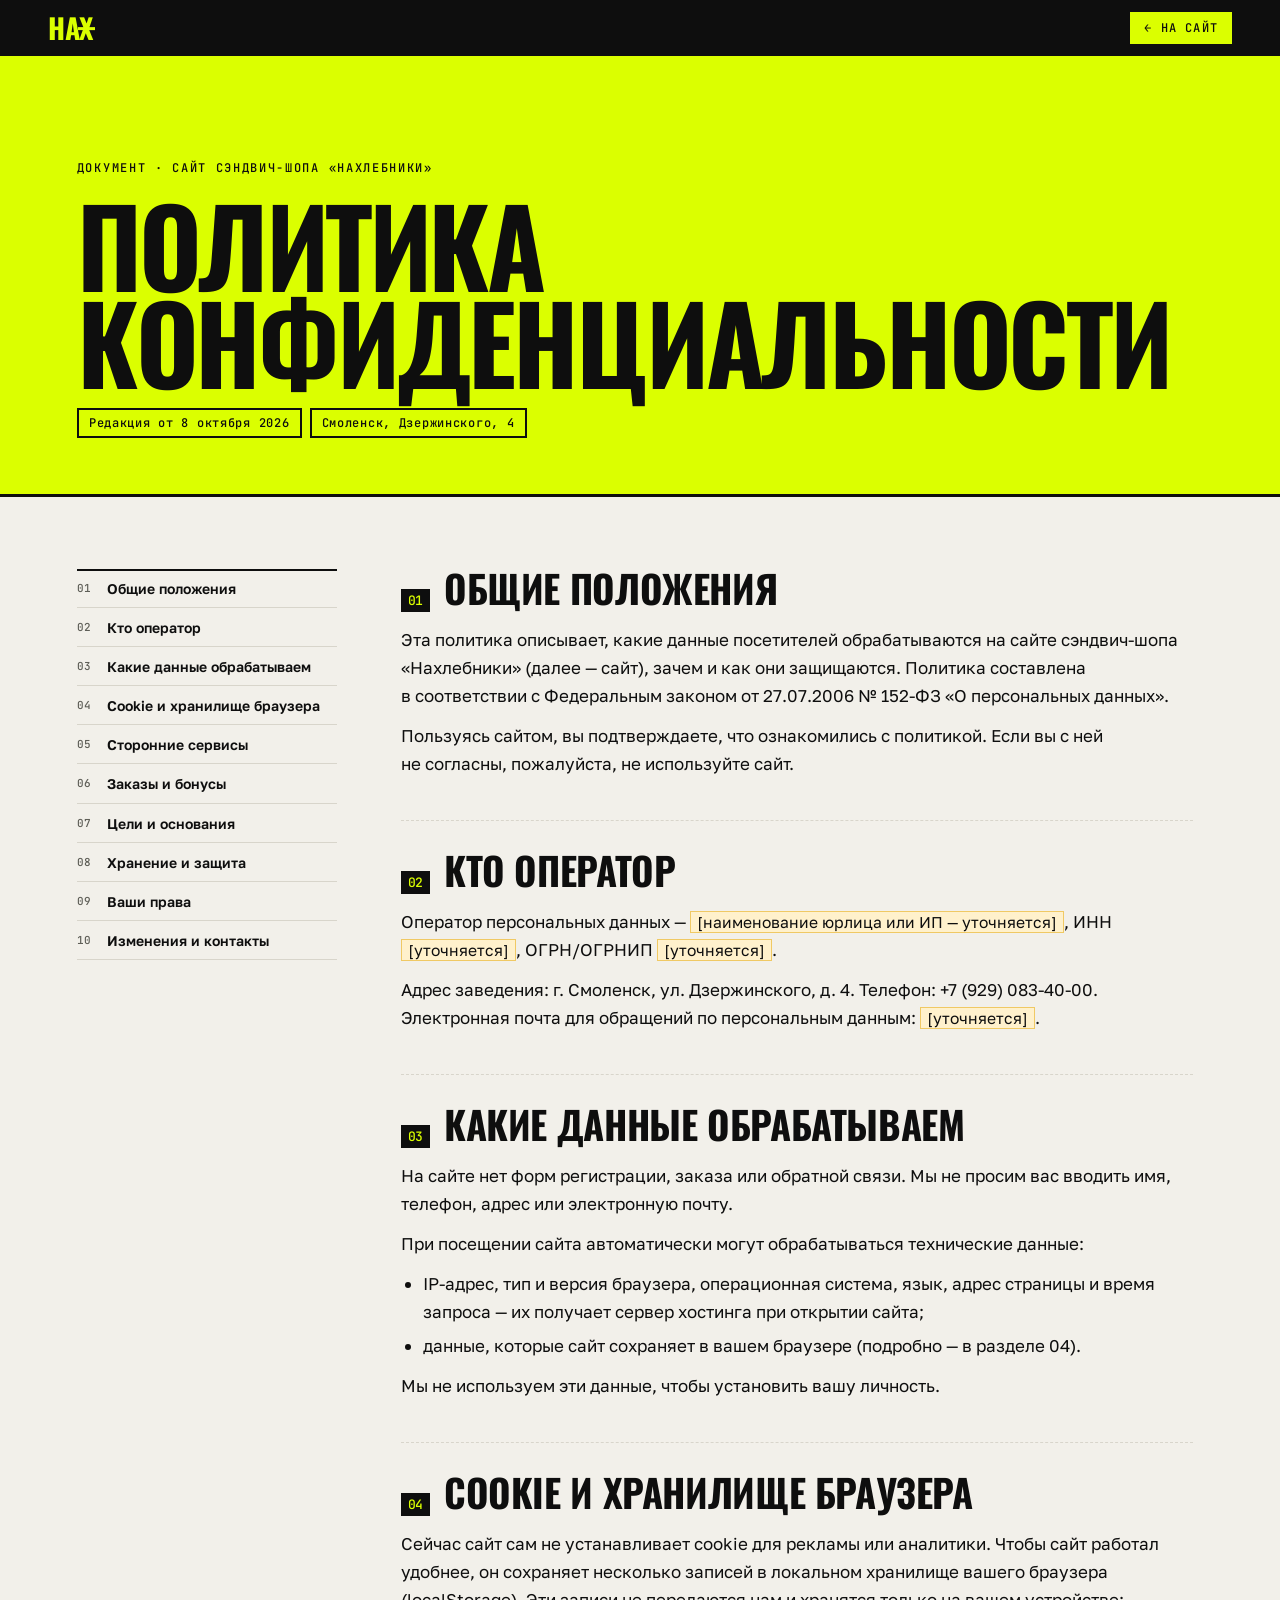
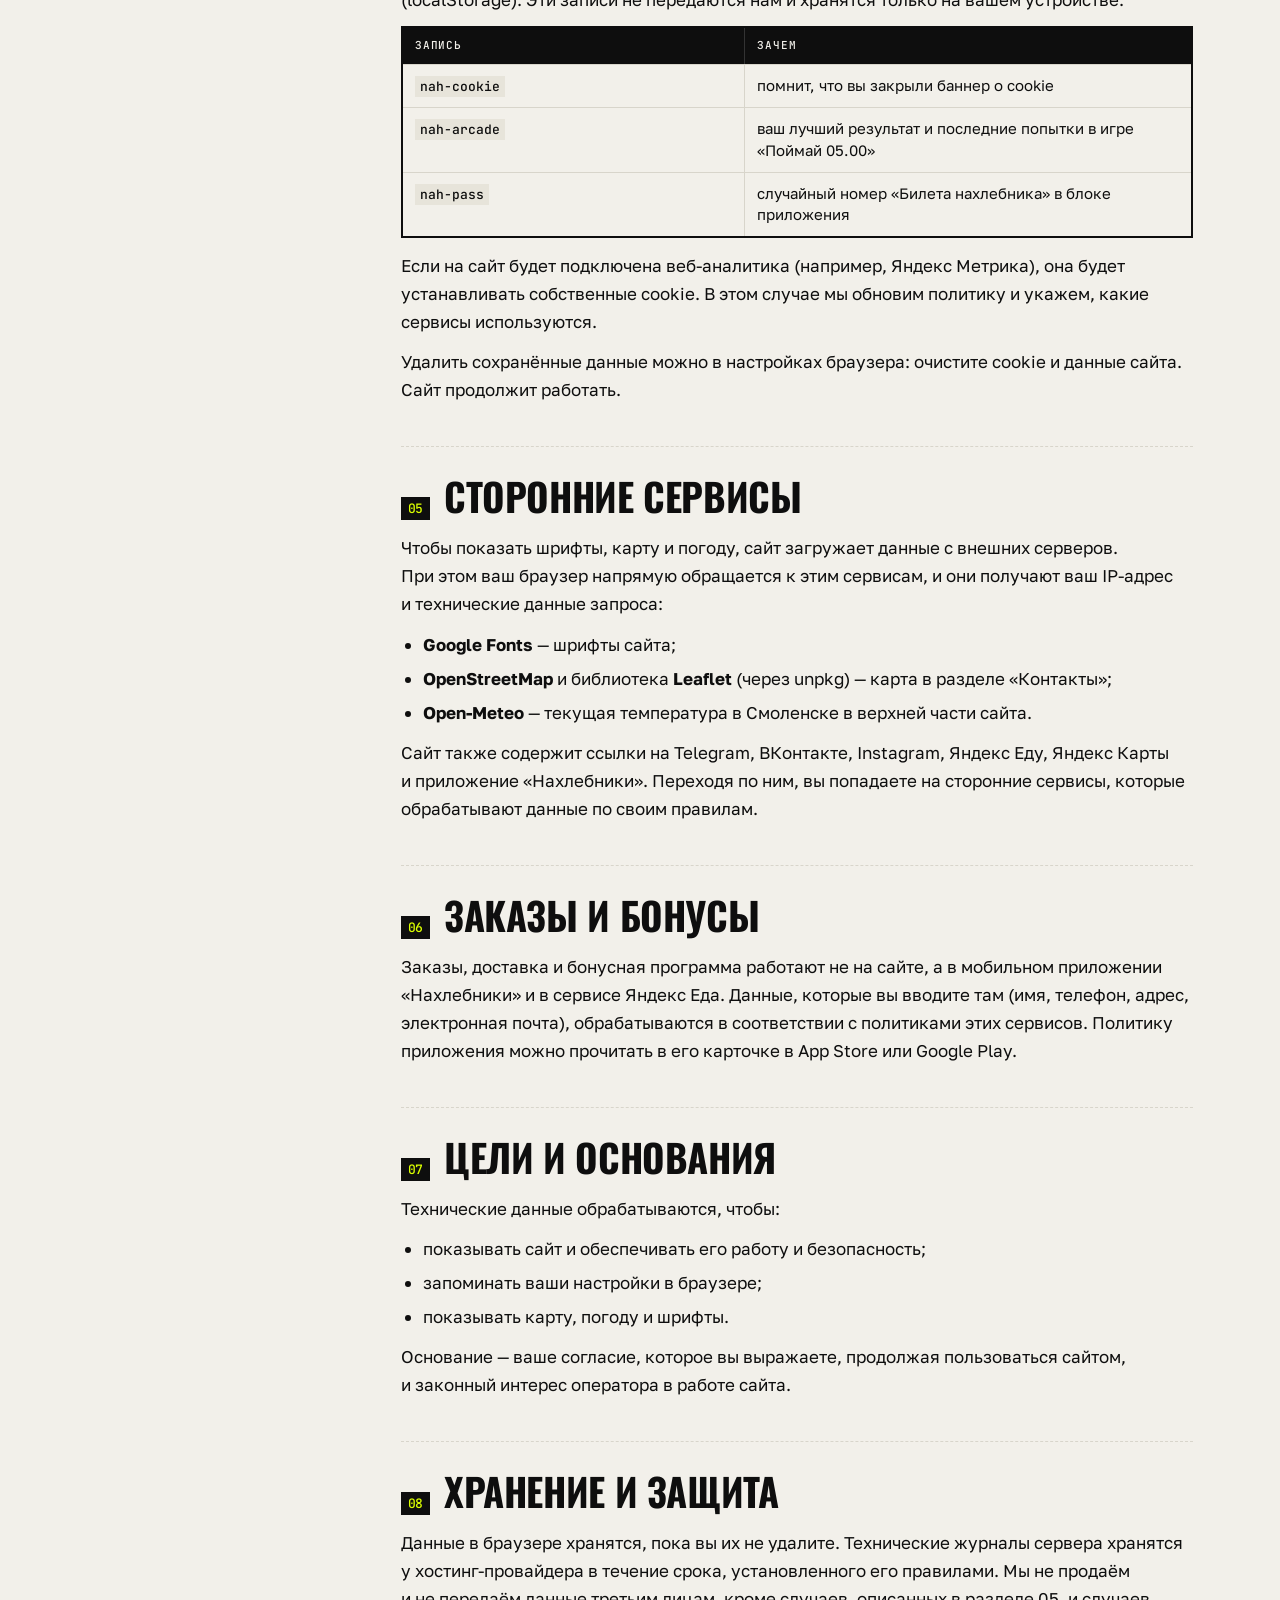
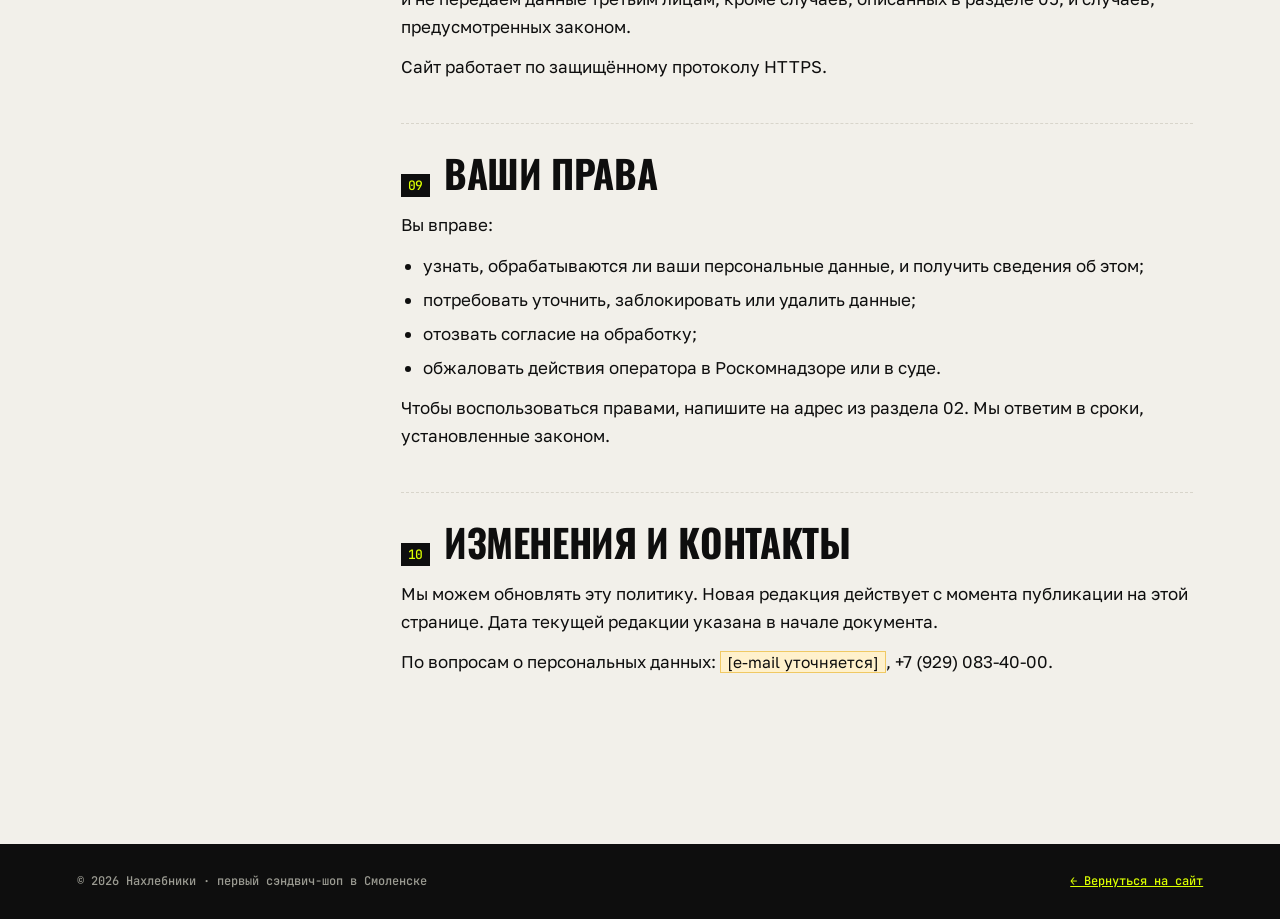
==== privacy.html @ a349f065 "Страница политики конфиденциальности и ссылки на неё из подвала и баннера cookie Co-Authored-By: Cla" ====
<!doctype html>
<html lang="ru">
<head>
<meta charset="utf-8">
<meta name="robots" content="noindex, nofollow">
<meta name="viewport" content="width=device-width, initial-scale=1">
<title>Политика конфиденциальности — Нахлебники</title>
<meta name="description" content="Политика конфиденциальности сайта сэндвич-шопа «Нахлебники», Смоленск.">
<meta property="og:type" content="website">
<meta property="og:title" content="Политика конфиденциальности — Нахлебники">
<meta property="og:image" content="https://kozhemyako.pro/nahlebniki/og.jpg">
<meta name="theme-color" content="#0E0E0E">
<link rel="icon" href="data:image/svg+xml,%3Csvg xmlns='http://www.w3.org/2000/svg' viewBox='0 0 64 64'%3E%3Crect width='64' height='64' fill='%23DBFF00'/%3E%3Cpath d='M18 14h8l6 13 6-13h8l-10 18 10 18h-8l-6-13-6 13h-8l10-18z M14 30h36v5H14z' fill='%230E0E0E'/%3E%3C/svg%3E">
<link rel="preconnect" href="https://fonts.googleapis.com">
<link rel="preconnect" href="https://fonts.gstatic.com" crossorigin>
<link rel="stylesheet" href="https://fonts.googleapis.com/css2?family=Oswald:wght@600;700&family=Golos+Text:wght@400;500;600&family=JetBrains+Mono:wght@500&display=swap">
<style>
:root{--lime:#DBFF00;--ink:#0E0E0E;--paper:#F2F0EA;--muted:#5e5e57;--line:#d8d5cb;--green:#4B9A00;
  --display:"Oswald","Arial Narrow",sans-serif;--body:"Golos Text","Helvetica Neue",Arial,sans-serif;--mono:"JetBrains Mono",ui-monospace,Menlo,monospace}
*{box-sizing:border-box}
html{scroll-behavior:smooth}
body{margin:0;background:var(--paper);color:var(--ink);font:400 17px/1.65 var(--body);-webkit-font-smoothing:antialiased}
a{color:inherit}
:focus-visible{outline:2px solid var(--green);outline-offset:3px}
.bar{position:sticky;top:0;z-index:5;background:var(--ink);color:var(--paper);display:flex;align-items:center;justify-content:space-between;gap:16px;padding:12px clamp(16px,4vw,48px)}
.logo{font:700 28px/1 var(--display);color:var(--lime);text-decoration:none;letter-spacing:-.01em}
.x{position:relative;display:inline-block}
.x::after{content:"";position:absolute;left:-12%;right:-12%;top:50%;height:.09em;background:currentColor;transform:translateY(-35%)}
.back{font:500 12px/1 var(--mono);letter-spacing:.1em;text-transform:uppercase;text-decoration:none;background:var(--lime);color:var(--ink);padding:10px 14px}
.back:hover{background:var(--paper)}
.head{background:var(--lime);padding:clamp(48px,8vw,96px) clamp(16px,6vw,96px) clamp(32px,5vw,56px);border-bottom:3px solid var(--ink)}
.kicker{font:500 12px/1 var(--mono);letter-spacing:.14em;text-transform:uppercase}
h1{margin:16px 0 18px;font:700 clamp(30px,8.4vw,120px)/.9 var(--display);text-transform:uppercase;letter-spacing:-.03em;text-wrap:balance}
.meta{display:flex;flex-wrap:wrap;gap:8px}
.meta span{font:500 12px/1 var(--mono);letter-spacing:.06em;border:2px solid var(--ink);padding:7px 10px}
.wrap{display:grid;grid-template-columns:260px minmax(0,1fr);gap:clamp(24px,5vw,72px);padding:clamp(40px,6vw,72px) clamp(16px,6vw,96px) 96px;max-width:1360px}
.toc{position:sticky;top:84px;align-self:start;display:grid;gap:2px;border-top:2px solid var(--ink)}
.toc a{font:600 14px/1.3 var(--body);text-decoration:none;padding:9px 0;border-bottom:1px solid var(--line);display:grid;grid-template-columns:30px 1fr}
.toc a i{font:500 11px/1.6 var(--mono);font-style:normal;color:var(--muted)}
.toc a:hover{color:var(--green)}
article{max-width:72ch}
section{padding-bottom:30px;margin-bottom:30px;border-bottom:1px dashed var(--line);scroll-margin-top:84px}
section:last-of-type{border-bottom:0}
h2{margin:0 0 14px;font:700 clamp(28px,3vw,40px)/1 var(--display);text-transform:uppercase;letter-spacing:-.01em;display:flex;gap:14px;align-items:baseline}
h2 i{font:500 13px/1 var(--mono);font-style:normal;background:var(--ink);color:var(--lime);padding:5px 7px}
p{margin:0 0 12px;text-wrap:pretty}
ul{margin:0 0 12px;padding-left:22px}
li{margin-bottom:6px;text-wrap:pretty}
.todo{background:#FFF1CC;border:1px solid #F0C964;padding:1px 6px;font-size:.92em;box-decoration-break:clone;-webkit-box-decoration-break:clone}
.table{display:grid;border:2px solid var(--ink);margin:6px 0 14px}
.row{display:grid;grid-template-columns:minmax(0,1fr) minmax(0,1.3fr);border-top:1px solid var(--line)}
.row:first-child{border-top:0;background:var(--ink);color:var(--paper);font:500 11px/1.4 var(--mono);letter-spacing:.08em;text-transform:uppercase}
.row>div{padding:10px 12px;font-size:15px;line-height:1.45}
.row>div:first-child{border-right:1px solid var(--line);font-weight:600}
.row:first-child>div{font-weight:500;font-size:11px;border-color:#333}
code{font:500 13px/1 var(--mono);background:#e7e4da;padding:2px 5px}
.foot{background:var(--ink);color:#9b9b92;padding:28px clamp(16px,6vw,96px);font:500 12px/1.6 var(--mono);display:flex;flex-wrap:wrap;gap:12px;justify-content:space-between}
.foot a{color:var(--lime)}
@media (max-width:860px){
  .wrap{grid-template-columns:minmax(0,1fr)}
  .toc{position:static}
  .row{grid-template-columns:minmax(0,1fr)}
  .row>div:first-child{border-right:0;padding-bottom:0}
  .row:first-child{display:none}
  body{font-size:16px}
}
</style>
</head>
<body>

<header class="bar">
  <a class="logo" href="./" aria-label="Нахлебники — на главную">НА<span class="x">Х</span></a>
  <a class="back" href="./">← На сайт</a>
</header>

<div class="head">
  <span class="kicker">документ · сайт сэндвич-шопа «Нахлебники»</span>
  <h1>Политика конфиденциальности</h1>
  <div class="meta"><span>Редакция от 8 октября 2026</span><span>Смоленск, Дзержинского, 4</span></div>
</div>

<div class="wrap">
  <nav class="toc" aria-label="Содержание">
    <a href="#s1"><i>01</i>Общие положения</a>
    <a href="#s2"><i>02</i>Кто оператор</a>
    <a href="#s3"><i>03</i>Какие данные обрабатываем</a>
    <a href="#s4"><i>04</i>Cookie и хранилище браузера</a>
    <a href="#s5"><i>05</i>Сторонние сервисы</a>
    <a href="#s6"><i>06</i>Заказы и бонусы</a>
    <a href="#s7"><i>07</i>Цели и основания</a>
    <a href="#s8"><i>08</i>Хранение и защита</a>
    <a href="#s9"><i>09</i>Ваши права</a>
    <a href="#s10"><i>10</i>Изменения и контакты</a>
  </nav>

  <article>
    <section id="s1">
      <h2><i>01</i>Общие положения</h2>
      <p>Эта политика описывает, какие данные посетителей обрабатываются на сайте сэндвич-шопа «Нахлебники» (далее — сайт), зачем и как они защищаются. Политика составлена в соответствии с Федеральным законом от 27.07.2006 № 152-ФЗ «О персональных данных».</p>
      <p>Пользуясь сайтом, вы подтверждаете, что ознакомились с политикой. Если вы с ней не согласны, пожалуйста, не используйте сайт.</p>
    </section>

    <section id="s2">
      <h2><i>02</i>Кто оператор</h2>
      <p>Оператор персональных данных — <span class="todo">[наименование юрлица или ИП — уточняется]</span>, ИНН <span class="todo">[уточняется]</span>, ОГРН/ОГРНИП <span class="todo">[уточняется]</span>.</p>
      <p>Адрес заведения: г. Смоленск, ул. Дзержинского, д. 4. Телефон: +7 (929) 083-40-00. Электронная почта для обращений по персональным данным: <span class="todo">[уточняется]</span>.</p>
    </section>

    <section id="s3">
      <h2><i>03</i>Какие данные обрабатываем</h2>
      <p>На сайте нет форм регистрации, заказа или обратной связи. Мы не просим вас вводить имя, телефон, адрес или электронную почту.</p>
      <p>При посещении сайта автоматически могут обрабатываться технические данные:</p>
      <ul>
        <li>IP-адрес, тип и версия браузера, операционная система, язык, адрес страницы и время запроса — их получает сервер хостинга при открытии сайта;</li>
        <li>данные, которые сайт сохраняет в вашем браузере (подробно — в разделе 04).</li>
      </ul>
      <p>Мы не используем эти данные, чтобы установить вашу личность.</p>
    </section>

    <section id="s4">
      <h2><i>04</i>Cookie и хранилище браузера</h2>
      <p>Сейчас сайт сам не устанавливает cookie для рекламы или аналитики. Чтобы сайт работал удобнее, он сохраняет несколько записей в локальном хранилище вашего браузера (localStorage). Эти записи не передаются нам и хранятся только на вашем устройстве:</p>
      <div class="table" role="table" aria-label="Что сайт хранит в браузере">
        <div class="row" role="row"><div role="columnheader">Запись</div><div role="columnheader">Зачем</div></div>
        <div class="row" role="row"><div role="cell"><code>nah-cookie</code></div><div role="cell">помнит, что вы закрыли баннер о cookie</div></div>
        <div class="row" role="row"><div role="cell"><code>nah-arcade</code></div><div role="cell">ваш лучший результат и последние попытки в игре «Поймай 05.00»</div></div>
        <div class="row" role="row"><div role="cell"><code>nah-pass</code></div><div role="cell">случайный номер «Билета нахлебника» в блоке приложения</div></div>
      </div>
      <p>Если на сайт будет подключена веб-аналитика (например, Яндекс Метрика), она будет устанавливать собственные cookie. В этом случае мы обновим политику и укажем, какие сервисы используются.</p>
      <p>Удалить сохранённые данные можно в настройках браузера: очистите cookie и данные сайта. Сайт продолжит работать.</p>
    </section>

    <section id="s5">
      <h2><i>05</i>Сторонние сервисы</h2>
      <p>Чтобы показать шрифты, карту и погоду, сайт загружает данные с внешних серверов. При этом ваш браузер напрямую обращается к этим сервисам, и они получают ваш IP-адрес и технические данные запроса:</p>
      <ul>
        <li><b>Google Fonts</b> — шрифты сайта;</li>
        <li><b>OpenStreetMap</b> и библиотека <b>Leaflet</b> (через unpkg) — карта в разделе «Контакты»;</li>
        <li><b>Open-Meteo</b> — текущая температура в Смоленске в верхней части сайта.</li>
      </ul>
      <p>Сайт также содержит ссылки на Telegram, ВКонтакте, Instagram, Яндекс Еду, Яндекс Карты и приложение «Нахлебники». Переходя по ним, вы попадаете на сторонние сервисы, которые обрабатывают данные по своим правилам.</p>
    </section>

    <section id="s6">
      <h2><i>06</i>Заказы и бонусы</h2>
      <p>Заказы, доставка и бонусная программа работают не на сайте, а в мобильном приложении «Нахлебники» и в сервисе Яндекс Еда. Данные, которые вы вводите там (имя, телефон, адрес, электронная почта), обрабатываются в соответствии с политиками этих сервисов. Политику приложения можно прочитать в его карточке в App Store или Google Play.</p>
    </section>

    <section id="s7">
      <h2><i>07</i>Цели и основания</h2>
      <p>Технические данные обрабатываются, чтобы:</p>
      <ul>
        <li>показывать сайт и обеспечивать его работу и безопасность;</li>
        <li>запоминать ваши настройки в браузере;</li>
        <li>показывать карту, погоду и шрифты.</li>
      </ul>
      <p>Основание — ваше согласие, которое вы выражаете, продолжая пользоваться сайтом, и законный интерес оператора в работе сайта.</p>
    </section>

    <section id="s8">
      <h2><i>08</i>Хранение и защита</h2>
      <p>Данные в браузере хранятся, пока вы их не удалите. Технические журналы сервера хранятся у хостинг-провайдера в течение срока, установленного его правилами. Мы не продаём и не передаём данные третьим лицам, кроме случаев, описанных в разделе 05, и случаев, предусмотренных законом.</p>
      <p>Сайт работает по защищённому протоколу HTTPS.</p>
    </section>

    <section id="s9">
      <h2><i>09</i>Ваши права</h2>
      <p>Вы вправе:</p>
      <ul>
        <li>узнать, обрабатываются ли ваши персональные данные, и получить сведения об этом;</li>
        <li>потребовать уточнить, заблокировать или удалить данные;</li>
        <li>отозвать согласие на обработку;</li>
        <li>обжаловать действия оператора в Роскомнадзоре или в суде.</li>
      </ul>
      <p>Чтобы воспользоваться правами, напишите на адрес из раздела 02. Мы ответим в сроки, установленные законом.</p>
    </section>

    <section id="s10">
      <h2><i>10</i>Изменения и контакты</h2>
      <p>Мы можем обновлять эту политику. Новая редакция действует с момента публикации на этой странице. Дата текущей редакции указана в начале документа.</p>
      <p>По вопросам о персональных данных: <span class="todo">[e-mail уточняется]</span>, +7 (929) 083-40-00.</p>
    </section>
  </article>
</div>

<footer class="foot">
  <span>© 2026 Нахлебники · первый сэндвич-шоп в Смоленске</span>
  <a href="./">← Вернуться на сайт</a>
</footer>

</body>
</html>
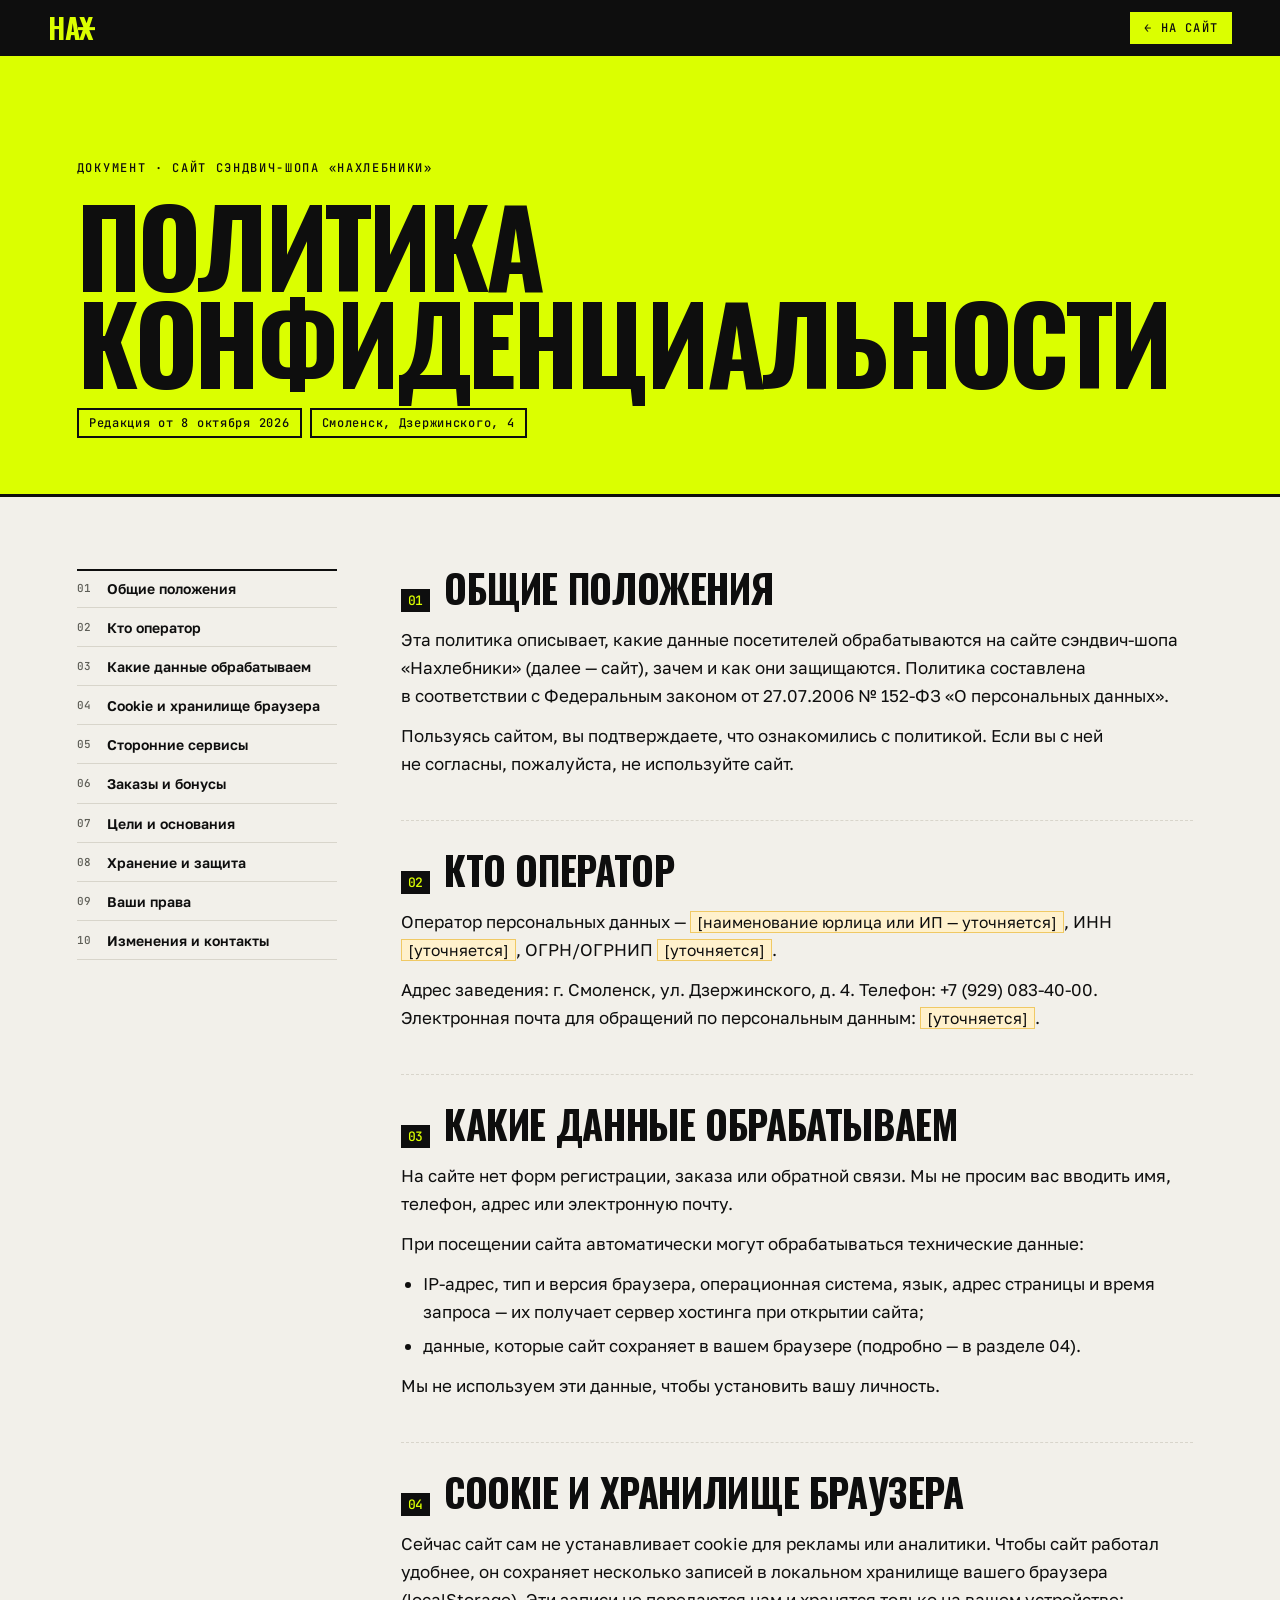
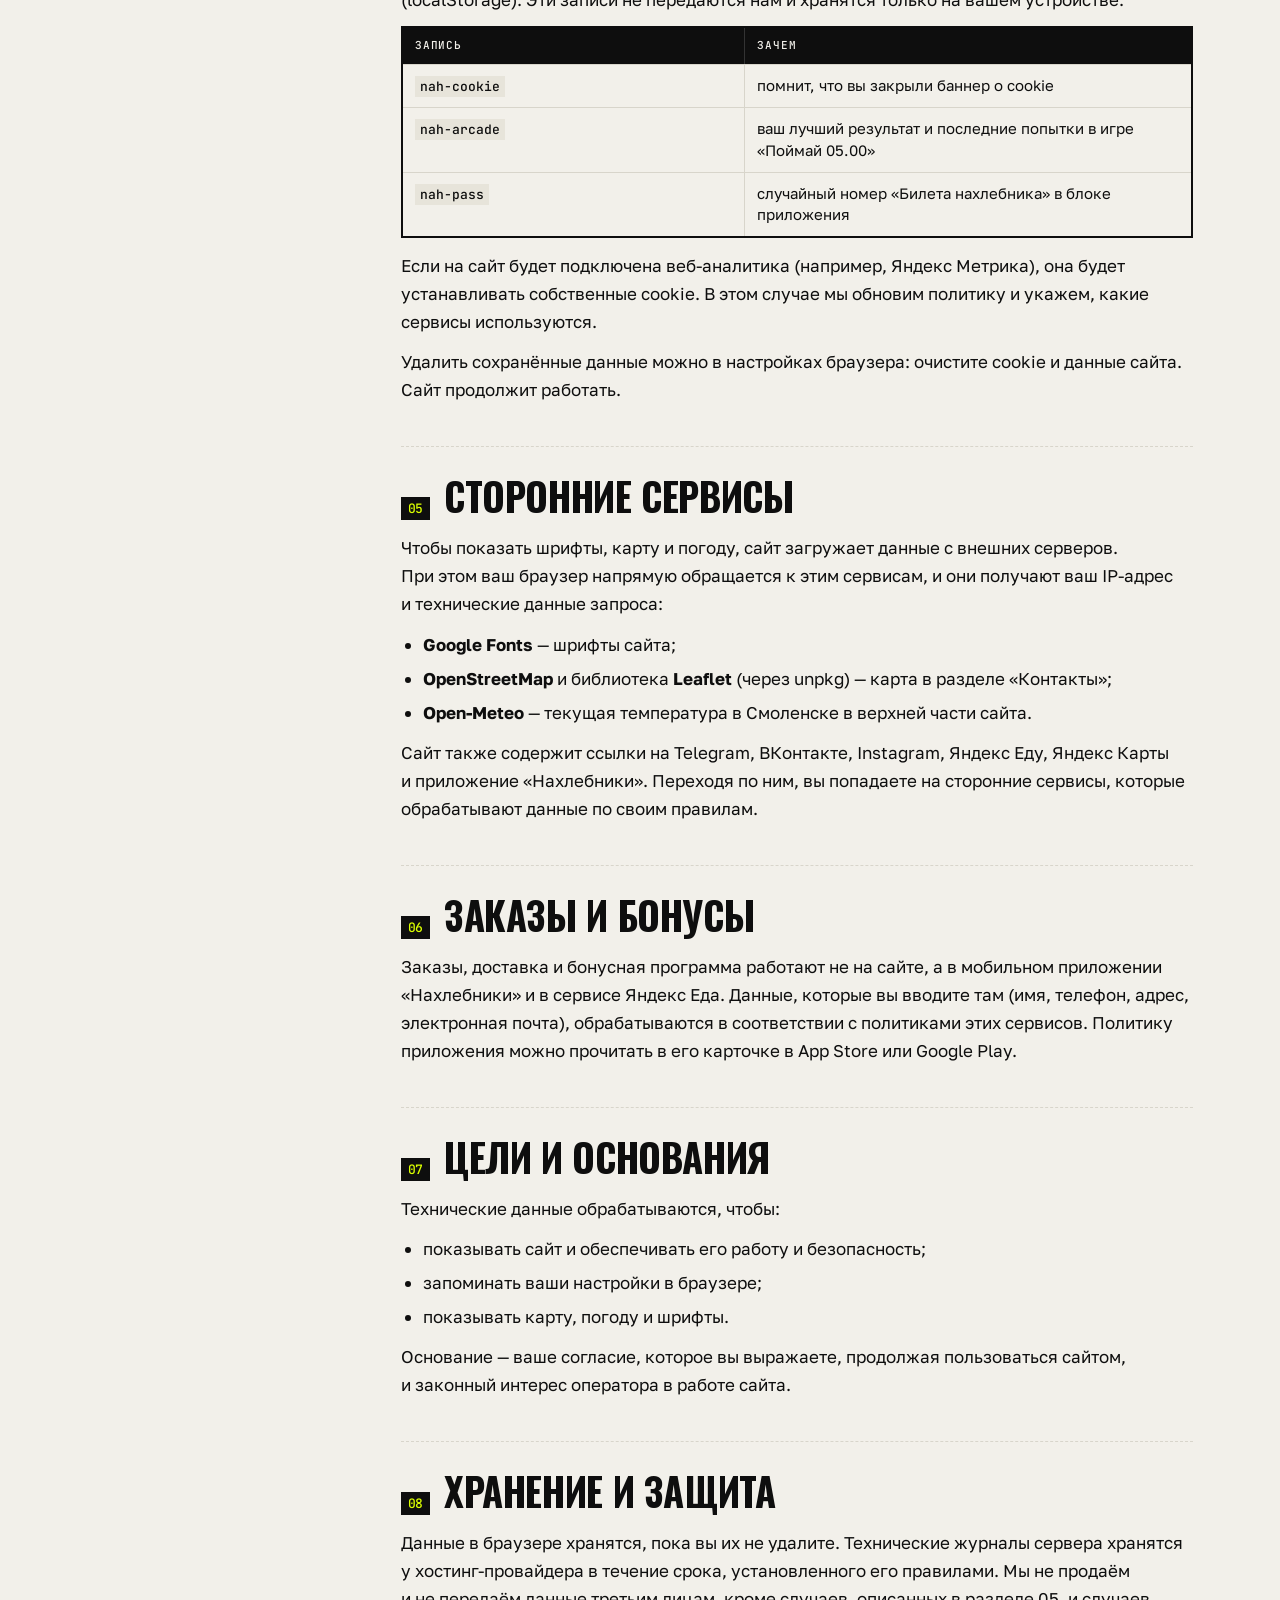
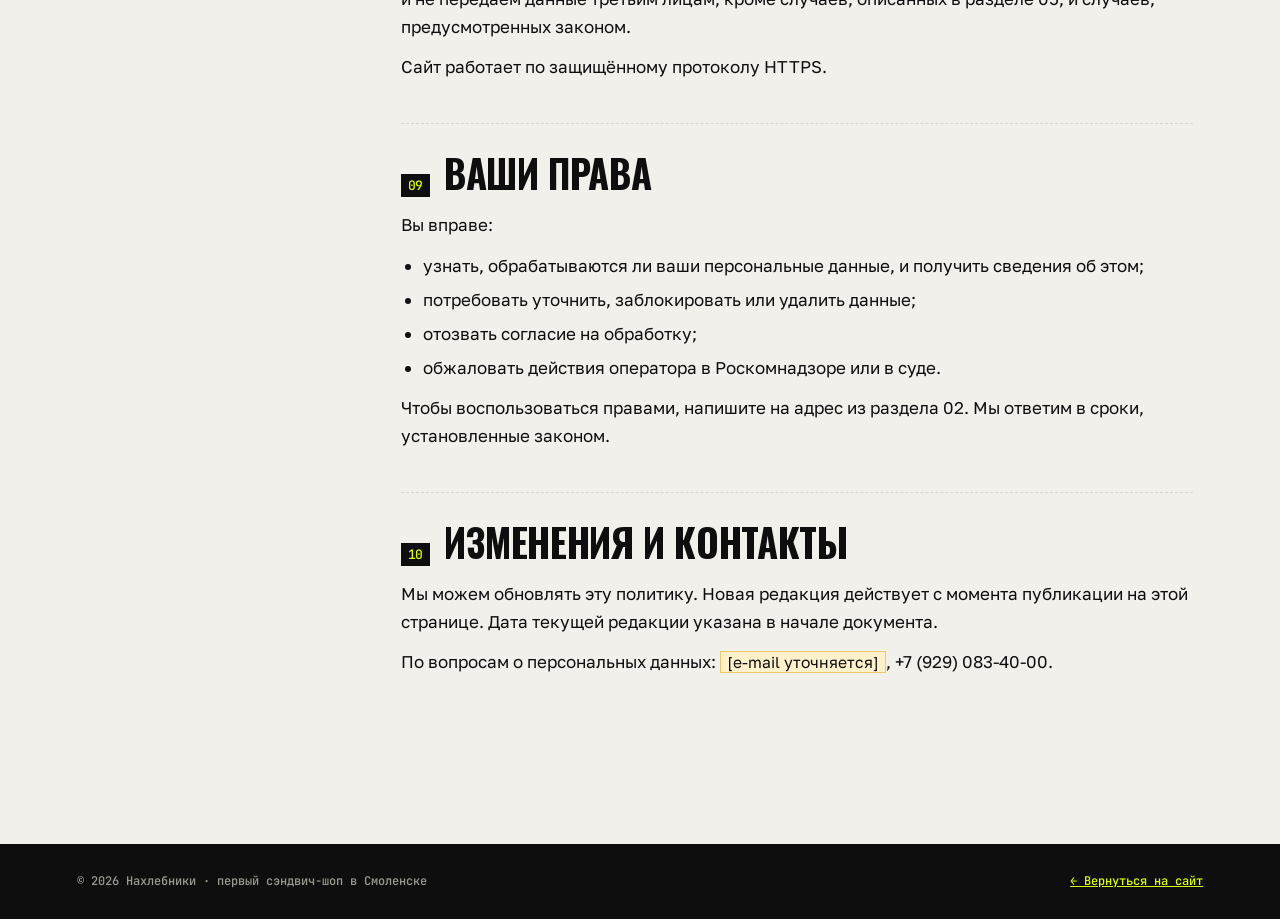
==== commit 927e7045: "Шрифт Oswald со своего хостинга с предзагрузкой; цифры загрузки без мигания запасным шрифтом; карта " ====
--- a/privacy.html
+++ b/privacy.html
@@ -11,10 +11,14 @@
 <meta property="og:image" content="https://kozhemyako.pro/nahlebniki/og.jpg">
 <meta name="theme-color" content="#0E0E0E">
 <link rel="icon" href="data:image/svg+xml,%3Csvg xmlns='http://www.w3.org/2000/svg' viewBox='0 0 64 64'%3E%3Crect width='64' height='64' fill='%23DBFF00'/%3E%3Cpath d='M18 14h8l6 13 6-13h8l-10 18 10 18h-8l-6-13-6 13h-8l10-18z M14 30h36v5H14z' fill='%230E0E0E'/%3E%3C/svg%3E">
+<link rel="preload" href="assets/fonts/oswald-latin.woff2" as="font" type="font/woff2" crossorigin>
+<link rel="preload" href="assets/fonts/oswald-cyrillic.woff2" as="font" type="font/woff2" crossorigin>
 <link rel="preconnect" href="https://fonts.googleapis.com">
 <link rel="preconnect" href="https://fonts.gstatic.com" crossorigin>
-<link rel="stylesheet" href="https://fonts.googleapis.com/css2?family=Oswald:wght@600;700&family=Golos+Text:wght@400;500;600&family=JetBrains+Mono:wght@500&display=swap">
+<link rel="stylesheet" href="https://fonts.googleapis.com/css2?family=Golos+Text:wght@400;500;600&family=JetBrains+Mono:wght@500&display=swap">
 <style>
+@font-face{font-family:"Oswald";font-style:normal;font-weight:200 700;font-display:swap;src:url("assets/fonts/oswald-cyrillic.woff2") format("woff2");unicode-range:U+0301,U+0400-045F,U+0490-0491,U+04B0-04B1,U+2116}
+@font-face{font-family:"Oswald";font-style:normal;font-weight:200 700;font-display:swap;src:url("assets/fonts/oswald-latin.woff2") format("woff2");unicode-range:U+0000-00FF,U+0131,U+0152-0153,U+02BB-02BC,U+02C6,U+02DA,U+02DC,U+0304,U+0308,U+0329,U+2000-206F,U+20AC,U+2122,U+2191,U+2193,U+2212,U+2215,U+FEFF,U+FFFD}
 :root{--lime:#DBFF00;--ink:#0E0E0E;--paper:#F2F0EA;--muted:#5e5e57;--line:#d8d5cb;--green:#4B9A00;
   --display:"Oswald","Arial Narrow",sans-serif;--body:"Golos Text","Helvetica Neue",Arial,sans-serif;--mono:"JetBrains Mono",ui-monospace,Menlo,monospace}
 *{box-sizing:border-box}
